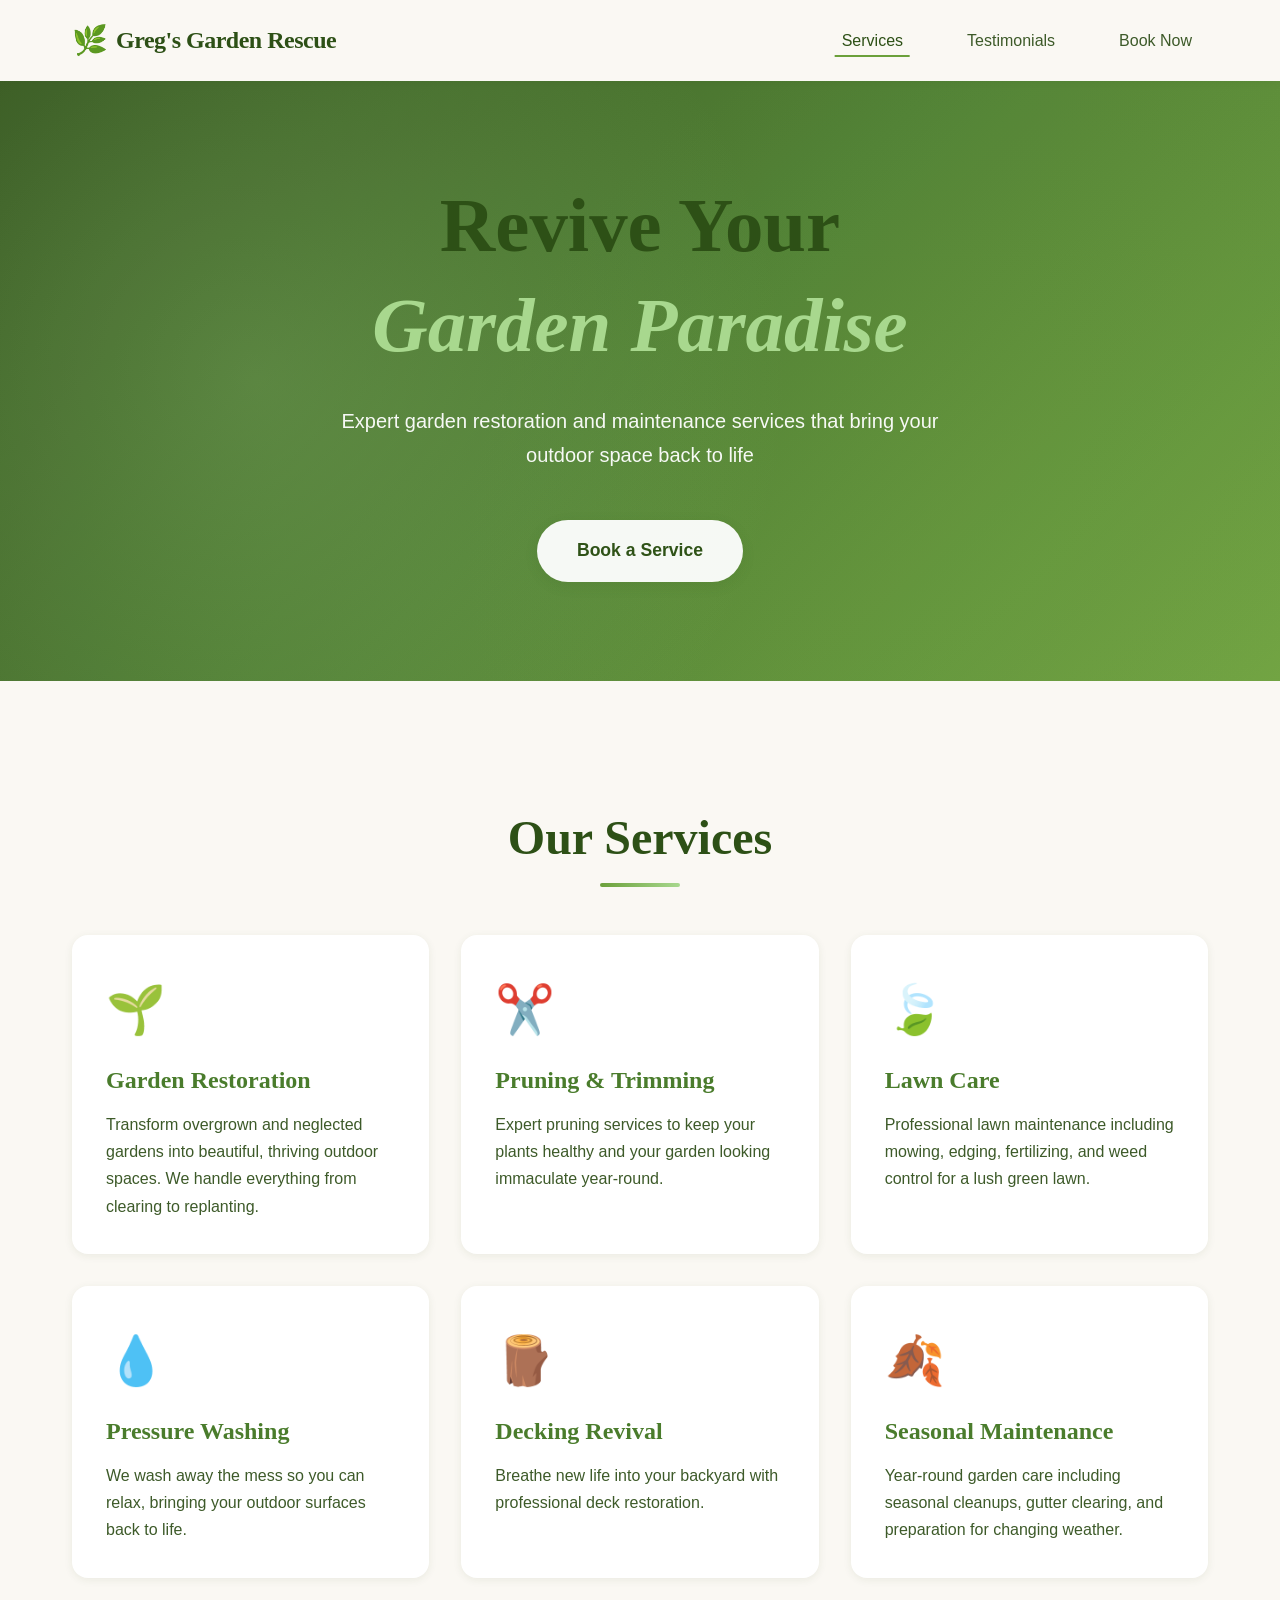
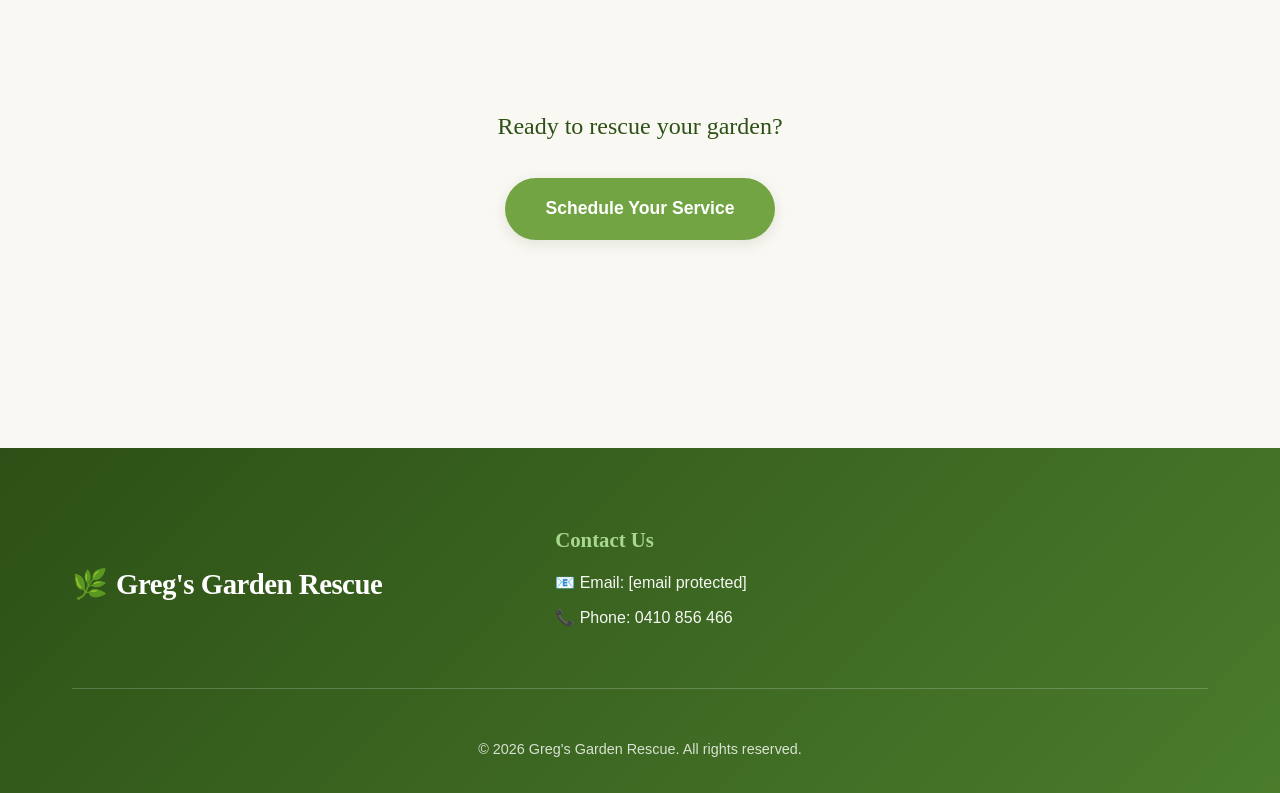
==== index.html @ 32e01795 "Second Updates before PoC" ====
<!DOCTYPE html>
<html lang="en">
<head>
    <meta charset="UTF-8">
    <meta name="viewport" content="width=device-width, initial-scale=1.0">
    <title>Greg's Garden Rescue - Professional Garden Services</title>
    <link rel="stylesheet" href="styles.css">
</head>
<body class="services-page">
    <!-- Navigation -->
    <nav class="navbar">
        <div class="container">
            <div class="nav-brand">
                <span class="leaf-icon">🌿</span>
                <span class="brand-text">Greg's Garden Rescue</span>
            </div>
            <ul class="nav-links">
                <li><a href="index.html" class="active">Services</a></li>
                <li><a href="testimonials.html">Testimonials</a></li>
                <li><a href="booking.html">Book Now</a></li>
            </ul>
        </div>
    </nav>

    <!-- Hero Section -->
    <header class="hero">
        <div class="hero-background"></div>
        <div class="container hero-content">
            <h1 class="hero-title">
                <span class="title-line">Revive Your</span>
                <span class="title-line title-accent">Garden Paradise</span>
            </h1>
            <p class="hero-subtitle">Expert garden restoration and maintenance services that bring your outdoor space back to life</p>
            <a href="booking.html" class="cta-button">Book a Service</a>
        </div>
    </header>

    <!-- Services Section -->
    <section class="services-section">
        <div class="container">
            <h2 class="section-title">Our Services</h2>
            <div class="services-grid">
                <!-- Service Card 1 -->
                <div class="service-card">
                    <div class="service-icon">🌱</div>
                    <h3 class="service-title">Garden Restoration</h3>
                    <p class="service-description">Transform overgrown and neglected gardens into beautiful, thriving outdoor spaces. We handle everything from clearing to replanting.</p>
                </div>

                <!-- Service Card 2 -->
                <div class="service-card">
                    <div class="service-icon">✂️</div>
                    <h3 class="service-title">Pruning & Trimming</h3>
                    <p class="service-description">Expert pruning services to keep your plants healthy and your garden looking immaculate year-round.</p>
                </div>

                <!-- Service Card 3 -->
                <div class="service-card">
                    <div class="service-icon">🍃</div>
                    <h3 class="service-title">Lawn Care</h3>
                    <p class="service-description">Professional lawn maintenance including mowing, edging, fertilizing, and weed control for a lush green lawn.</p>
                </div>

                <!-- Service Card 4 -->
                <div class="service-card">
                    <div class="service-icon">💧</div>
                    <h3 class="service-title">Pressure Washing</h3>
                    <p class="service-description">We wash away the mess so you can relax, bringing your outdoor surfaces back to life.</p>
                </div>

                <!-- Service Card 5 -->
                <div class="service-card">
                    <div class="service-icon">🪵</div>
                    <h3 class="service-title">Decking Revival</h3>
                    <p class="service-description">Breathe new life into your backyard with professional deck restoration.</p>
                </div>

                <!-- Service Card 6 -->
                <div class="service-card">
                    <div class="service-icon">🍂</div>
                    <h3 class="service-title">Seasonal Maintenance</h3>
                    <p class="service-description">Year-round garden care including seasonal cleanups, gutter clearing, and preparation for changing weather.</p>
                </div>
            </div>

            <div class="cta-section">
                <p class="cta-text">Ready to rescue your garden?</p>
                <a href="booking.html" class="cta-button secondary">Schedule Your Service</a>
            </div>
        </div>
    </section>

    <!-- Footer -->
    <footer class="footer">
        <div class="container">
            <div class="footer-content">
                <div class="footer-brand">
                    <span class="leaf-icon">🌿</span>
                    <span class="brand-text">Greg's Garden Rescue</span>
                </div>
                <div class="footer-contact">
                    <h3 class="footer-title">Contact Us</h3>
                    <!--THIS NEEDS TO BE UPDATED--><p class="contact-item">📧 Email: <a href="/cdn-cgi/l/email-protection#7d14131b123d1a0f181a0e1a1c0f1918130f180e1e0818531e1210"><span class="__cf_email__" data-cfemail="3a53545c557a5d485f5d495d5b485e5f54485f49594f5f14595557">[email&#160;protected]</span></a></p>
                    <p class="contact-item">📞 Phone: <a>0410 856 466</a></p>
                </div>
            </div>
            <div class="footer-bottom">
                <p>&copy; 2026 Greg's Garden Rescue. All rights reserved.</p>
            </div>
        </div>
    </footer>
    <script src="script.js"></script>
</body>
</html>
---- styles.css ----
/* ===================================
   CSS Variables & Reset
   =================================== */
:root {
    /* Color Palette - Natural Garden Greens */
    --primary-green: #2d5016;
    --secondary-green: #4a7c2c;
    --accent-green: #6ba03a;
    --light-green: #a8d88e;
    --cream: #faf8f3;
    --earth-brown: #8b6f47;
    --dark-text: #1a2e0f;
    --medium-text: #3d5a29;
    --light-text: #5c7a45;
    
    /* Typography */
    --font-display: Georgia, 'Times New Roman', serif;
    --font-body: -apple-system, BlinkMacSystemFont, 'Segoe UI', Roboto, 'Helvetica Neue', Arial, sans-serif;
    
    /* Spacing */
    --spacing-xs: 0.5rem;
    --spacing-sm: 1rem;
    --spacing-md: 2rem;
    --spacing-lg: 3rem;
    --spacing-xl: 5rem;
    
    /* Shadows */
    --shadow-sm: 0 2px 8px rgba(45, 80, 22, 0.08);
    --shadow-md: 0 4px 16px rgba(45, 80, 22, 0.12);
    --shadow-lg: 0 8px 32px rgba(45, 80, 22, 0.16);
    
    /* Transitions */
    --transition-fast: 0.2s ease;
    --transition-medium: 0.3s ease;
    --transition-slow: 0.5s ease;
}

* {
    margin: 0;
    padding: 0;
    box-sizing: border-box;
}

html {
    scroll-behavior: smooth;
}

body {
    font-family: var(--font-body);
    color: var(--dark-text);
    background-color: var(--cream);
    line-height: 1.7;
    font-size: 16px;
    overflow-x: hidden;
}

/* ===================================
   Typography
   =================================== */
h1, h2, h3, h4, h5, h6 {
    font-family: var(--font-display);
    font-weight: 700;
    line-height: 1.2;
    color: var(--primary-green);
}

a {
    color: inherit;
    text-decoration: none;
    transition: color var(--transition-fast);
}

/* ===================================
   Container & Layout
   =================================== */
.container {
    max-width: 1200px;
    margin: 0 auto;
    padding: 0 var(--spacing-md);
}

/* ===================================
   Navigation
   =================================== */
.navbar {
    background-color: rgba(250, 248, 243, 0.95);
    backdrop-filter: blur(10px);
    padding: var(--spacing-sm) 0;
    position: sticky;
    top: 0;
    z-index: 1000;
    box-shadow: var(--shadow-sm);
    animation: slideDown 0.5s ease;
}

@keyframes slideDown {
    from {
        transform: translateY(-100%);
        opacity: 0;
    }
    to {
        transform: translateY(0);
        opacity: 1;
    }
}

.navbar .container {
    display: flex;
    justify-content: space-between;
    align-items: center;
}

.nav-brand {
    display: flex;
    align-items: center;
    gap: var(--spacing-xs);
    font-family: var(--font-display);
    font-size: 1.5rem;
    font-weight: 700;
    color: var(--primary-green);
}

.leaf-icon {
    font-size: 1.8rem;
    animation: gentle-float 3s ease-in-out infinite;
}

@keyframes gentle-float {
    0%, 100% {
        transform: translateY(0px) rotate(0deg);
    }
    50% {
        transform: translateY(-5px) rotate(5deg);
    }
}

.brand-text {
    letter-spacing: -0.5px;
}

.nav-links {
    display: flex;
    list-style: none;
    gap: var(--spacing-md);
}

.nav-links a {
    color: var(--medium-text);
    font-weight: 500;
    padding: var(--spacing-xs) var(--spacing-sm);
    border-radius: 6px;
    transition: all var(--transition-fast);
    position: relative;
}

.nav-links a::after {
    content: '';
    position: absolute;
    bottom: 0;
    left: 50%;
    transform: translateX(-50%);
    width: 0;
    height: 2px;
    background-color: var(--accent-green);
    transition: width var(--transition-medium);
}

.nav-links a:hover,
.nav-links a.active {
    color: var(--primary-green);
}

.nav-links a:hover::after,
.nav-links a.active::after {
    width: 80%;
}

/* ===================================
   Hero Section
   =================================== */
.hero {
    position: relative;
    min-height: 600px;
    display: flex;
    align-items: center;
    justify-content: center;
    overflow: hidden;
    margin-bottom: var(--spacing-xl);
}

.hero-background {
    position: absolute;
    inset: 0;
    background: linear-gradient(135deg, 
        var(--primary-green) 0%, 
        var(--secondary-green) 50%, 
        var(--accent-green) 100%);
    opacity: 0.95;
}

.hero-background::before {
    content: '';
    position: absolute;
    inset: 0;
    background-image: 
        radial-gradient(circle at 20% 50%, rgba(168, 216, 142, 0.2) 0%, transparent 50%),
        radial-gradient(circle at 80% 80%, rgba(107, 160, 58, 0.15) 0%, transparent 50%);
    animation: pulse 8s ease-in-out infinite;
}

@keyframes pulse {
    0%, 100% {
        opacity: 0.5;
    }
    50% {
        opacity: 1;
    }
}

.hero-content {
    position: relative;
    z-index: 1;
    text-align: center;
    color: white;
    animation: fadeInUp 0.8s ease;
}

@keyframes fadeInUp {
    from {
        opacity: 0;
        transform: translateY(30px);
    }
    to {
        opacity: 1;
        transform: translateY(0);
    }
}

.hero-title {
    font-size: clamp(2.5rem, 6vw, 5rem);
    margin-bottom: var(--spacing-md);
    display: flex;
    flex-direction: column;
    gap: var(--spacing-xs);
}

.title-line {
    display: block;
    animation: slideInLeft 0.8s ease;
}

.title-line:nth-child(2) {
    animation-delay: 0.2s;
}

@keyframes slideInLeft {
    from {
        opacity: 0;
        transform: translateX(-50px);
    }
    to {
        opacity: 1;
        transform: translateX(0);
    }
}

.title-accent {
    color: var(--light-green);
    font-style: italic;
}

.hero-subtitle {
    font-size: 1.25rem;
    max-width: 600px;
    margin: 0 auto var(--spacing-lg);
    opacity: 0.95;
    font-weight: 300;
    animation: fadeIn 1s ease 0.4s both;
}

@keyframes fadeIn {
    from {
        opacity: 0;
    }
    to {
        opacity: 0.95;
    }
}

/* ===================================
   Buttons
   =================================== */
.cta-button {
    display: inline-block;
    padding: 1rem 2.5rem;
    background-color: white;
    color: var(--primary-green);
    font-weight: 700;
    font-size: 1.1rem;
    border-radius: 50px;
    box-shadow: var(--shadow-md);
    transition: all var(--transition-medium);
    border: none;
    cursor: pointer;
    font-family: var(--font-body);
    animation: fadeIn 1s ease 0.6s both;
}

.cta-button:hover {
    transform: translateY(-3px);
    box-shadow: var(--shadow-lg);
    background-color: var(--light-green);
    color: white;
}

.cta-button.secondary {
    background-color: var(--accent-green);
    color: white;
}

.cta-button.secondary:hover {
    background-color: var(--secondary-green);
}

/* ===================================
   Page Header (for inner pages)
   =================================== */
.page-header {
    background: linear-gradient(135deg, var(--secondary-green), var(--accent-green));
    padding: var(--spacing-xl) 0 var(--spacing-lg);
    text-align: center;
    color: white;
    margin-bottom: var(--spacing-xl);
    animation: fadeInUp 0.6s ease;
}

.page-title {
    font-size: clamp(2.5rem, 5vw, 4rem);
    margin-bottom: var(--spacing-sm);
    color: white;
}

.page-subtitle {
    font-size: 1.2rem;
    opacity: 0.95;
    max-width: 700px;
    margin: 0 auto;
    font-weight: 300;
}

/* ===================================
   Services Section
   =================================== */
.services-section {
    padding: var(--spacing-lg) 0 var(--spacing-xl);
}

.section-title {
    font-size: clamp(2rem, 4vw, 3rem);
    text-align: center;
    margin-bottom: var(--spacing-lg);
    position: relative;
    animation: fadeInUp 0.6s ease;
}

.section-title::after {
    content: '';
    display: block;
    width: 80px;
    height: 4px;
    background: linear-gradient(90deg, var(--accent-green), var(--light-green));
    margin: var(--spacing-sm) auto 0;
    border-radius: 2px;
}

.services-grid {
    display: grid;
    grid-template-columns: repeat(auto-fit, minmax(300px, 1fr));
    gap: var(--spacing-md);
    margin-bottom: var(--spacing-xl);
}

.service-card {
    background: white;
    padding: var(--spacing-md);
    border-radius: 16px;
    box-shadow: var(--shadow-sm);
    transition: all var(--transition-medium);
    animation: fadeInUp 0.6s ease both;
    border: 2px solid transparent;
}

.service-card:nth-child(1) { animation-delay: 0.1s; }
.service-card:nth-child(2) { animation-delay: 0.2s; }
.service-card:nth-child(3) { animation-delay: 0.3s; }
.service-card:nth-child(4) { animation-delay: 0.4s; }
.service-card:nth-child(5) { animation-delay: 0.5s; }
.service-card:nth-child(6) { animation-delay: 0.6s; }

.service-card:hover {
    transform: translateY(-8px);
    box-shadow: var(--shadow-lg);
    border-color: var(--light-green);
}

.service-icon {
    font-size: 3rem;
    margin-bottom: var(--spacing-sm);
    display: block;
}

.service-title {
    font-size: 1.5rem;
    margin-bottom: var(--spacing-sm);
    color: var(--secondary-green);
}

.service-description {
    color: var(--medium-text);
    line-height: 1.7;
}

/* ===================================
   CTA Section
   =================================== */
.cta-section {
    text-align: center;
    padding: var(--spacing-lg) 0;
    animation: fadeInUp 0.6s ease 0.7s both;
}

.cta-text {
    font-size: 1.5rem;
    font-family: var(--font-display);
    color: var(--primary-green);
    margin-bottom: var(--spacing-md);
}

/* ===================================
   Testimonials Section
   =================================== */
.testimonials-section {
    padding: var(--spacing-lg) 0 var(--spacing-xl);
}

.testimonials-grid {
    display: grid;
    grid-template-columns: repeat(auto-fit, minmax(320px, 1fr));
    gap: var(--spacing-md);
    margin-bottom: var(--spacing-xl);
}

.testimonial-card {
    background: white;
    padding: var(--spacing-md);
    border-radius: 16px;
    box-shadow: var(--shadow-sm);
    transition: all var(--transition-medium);
    animation: fadeInUp 0.6s ease both;
    border-left: 4px solid var(--accent-green);
}

.testimonial-card:nth-child(1) { animation-delay: 0.1s; }
.testimonial-card:nth-child(2) { animation-delay: 0.2s; }
.testimonial-card:nth-child(3) { animation-delay: 0.3s; }
.testimonial-card:nth-child(4) { animation-delay: 0.4s; }
.testimonial-card:nth-child(5) { animation-delay: 0.5s; }
.testimonial-card:nth-child(6) { animation-delay: 0.6s; }

.testimonial-card:hover {
    transform: translateY(-5px);
    box-shadow: var(--shadow-md);
}

.testimonial-stars {
    color: var(--earth-brown);
    font-size: 1.2rem;
    margin-bottom: var(--spacing-sm);
}

.testimonial-text {
    font-size: 1.05rem;
    line-height: 1.7;
    color: var(--medium-text);
    margin-bottom: var(--spacing-md);
    font-style: italic;
}

.testimonial-author {
    border-top: 1px solid var(--light-green);
    padding-top: var(--spacing-sm);
}

.author-name {
    font-weight: 700;
    color: var(--primary-green);
    margin-bottom: 0.25rem;
}

.author-location {
    font-size: 0.9rem;
    color: var(--light-text);
}

/* ===================================
   Booking Form Section
   =================================== */
.booking-section {
    padding: var(--spacing-lg) 0 var(--spacing-xl);
}

.form-container {
    display: grid;
    grid-template-columns: 1.5fr 1fr;
    gap: var(--spacing-lg);
    max-width: 1100px;
    margin: 0 auto;
}

.booking-form {
    background: white;
    padding: var(--spacing-lg);
    border-radius: 16px;
    box-shadow: var(--shadow-md);
    animation: fadeInUp 0.6s ease;
}

.form-group {
    margin-bottom: var(--spacing-md);
}

.form-row {
    display: grid;
    grid-template-columns: 1fr 1fr;
    gap: var(--spacing-md);
}

label {
    display: block;
    margin-bottom: var(--spacing-xs);
    font-weight: 600;
    color: var(--primary-green);
    font-size: 0.95rem;
}

input[type="text"],
input[type="email"],
input[type="tel"],
input[type="date"],
select,
textarea {
    width: 100%;
    padding: 0.875rem;
    border: 2px solid #e0e5db;
    border-radius: 8px;
    font-family: var(--font-body);
    font-size: 1rem;
    transition: all var(--transition-fast);
    background-color: var(--cream);
}

input:focus,
select:focus,
textarea:focus {
    outline: none;
    border-color: var(--accent-green);
    background-color: white;
    box-shadow: 0 0 0 3px rgba(107, 160, 58, 0.1);
}

textarea {
    resize: vertical;
    min-height: 120px;
}

.checkbox-group {
    display: flex;
    align-items: flex-start;
}

.checkbox-label {
    display: flex;
    align-items: flex-start;
    gap: var(--spacing-xs);
    cursor: pointer;
    font-weight: 400;
    color: var(--medium-text);
}

input[type="checkbox"] {
    margin-top: 0.25rem;
    width: 18px;
    height: 18px;
    cursor: pointer;
    accent-color: var(--accent-green);
}

.form-note {
    font-size: 0.9rem;
    color: var(--light-text);
    margin-top: var(--spacing-sm);
    text-align: center;
}

.booking-info {
    display: flex;
    flex-direction: column;
    gap: var(--spacing-md);
    animation: fadeInUp 0.6s ease 0.2s both;
}

.info-card {
    background: white;
    padding: var(--spacing-md);
    border-radius: 12px;
    box-shadow: var(--shadow-sm);
    border-left: 4px solid var(--accent-green);
}

.info-title {
    font-size: 1.3rem;
    margin-bottom: var(--spacing-sm);
    color: var(--secondary-green);
}

.info-list {
    list-style: none;
    padding-left: 0;
}

.info-list li {
    padding: var(--spacing-xs) 0;
    color: var(--medium-text);
    position: relative;
    padding-left: 1.5rem;
}

.info-list li::before {
    content: '✓';
    position: absolute;
    left: 0;
    color: var(--accent-green);
    font-weight: bold;
}

/* ===================================
   Footer
   =================================== */
.footer {
    background: linear-gradient(135deg, var(--primary-green), var(--secondary-green));
    color: white;
    padding: var(--spacing-xl) 0 var(--spacing-md);
    margin-top: var(--spacing-xl);
}

.footer-content {
    display: grid;
    grid-template-columns: 1fr 1.5fr;
    gap: var(--spacing-lg);
    margin-bottom: var(--spacing-lg);
    padding-bottom: var(--spacing-lg);
    border-bottom: 1px solid rgba(255, 255, 255, 0.2);
}

.footer-brand {
    display: flex;
    align-items: center;
    gap: var(--spacing-xs);
    font-family: var(--font-display);
    font-size: 1.8rem;
    font-weight: 700;
}

.footer-title {
    font-size: 1.3rem;
    margin-bottom: var(--spacing-sm);
    color: var(--light-green);
}

.contact-item {
    margin-bottom: var(--spacing-xs);
    opacity: 0.95;
}

.contact-item a {
    color: color var(--accent-green);
    transition: color var(--secondary-green);
}

.contact-item a:hover {
    color: var(--light-green);
    text-decoration: underline;
}

.footer-bottom {
    text-align: center;
    opacity: 0.8;
    font-size: 0.9rem;
}

/* ===================================
   Responsive Design
   =================================== */
@media (max-width: 768px) {
    .nav-links {
        gap: var(--spacing-sm);
    }
    
    .nav-links a {
        padding: var(--spacing-xs);
        font-size: 0.9rem;
    }
    
    .hero {
        min-height: 500px;
    }
    
    .services-grid,
    .testimonials-grid {
        grid-template-columns: 1fr;
    }
    
    .form-container {
        grid-template-columns: 1fr;
    }
    
    .form-row {
        grid-template-columns: 1fr;
    }
    
    .footer-content {
        grid-template-columns: 1fr;
        gap: var(--spacing-md);
    }
    
    .booking-info {
        order: 2;
    }
}

@media (max-width: 480px) {
    :root {
        --spacing-md: 1.5rem;
        --spacing-lg: 2rem;
        --spacing-xl: 3rem;
    }
    
    .nav-brand {
        font-size: 1.2rem;
    }
    
    .hero-title {
        font-size: 2rem;
    }
    
    .hero-subtitle {
        font-size: 1rem;
    }
    
    .cta-button {
        padding: 0.875rem 2rem;
        font-size: 1rem;
    }
}
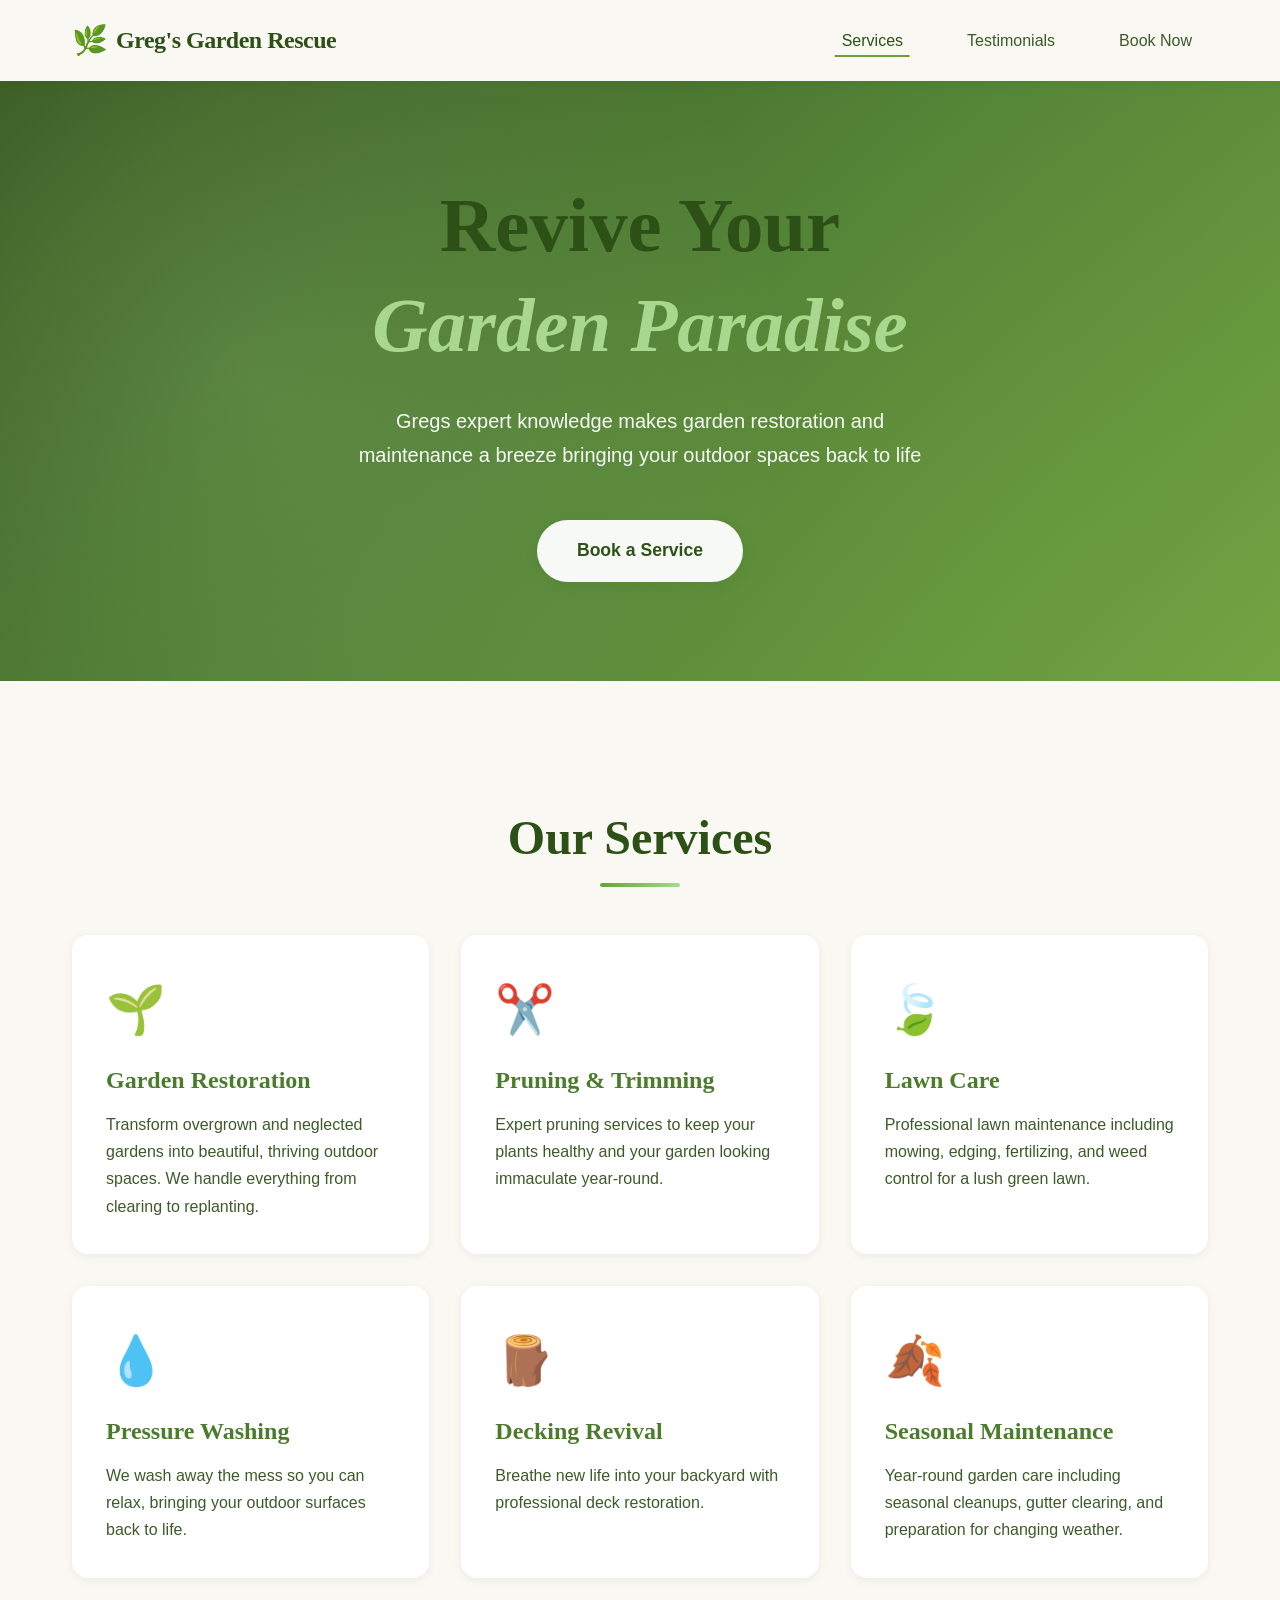
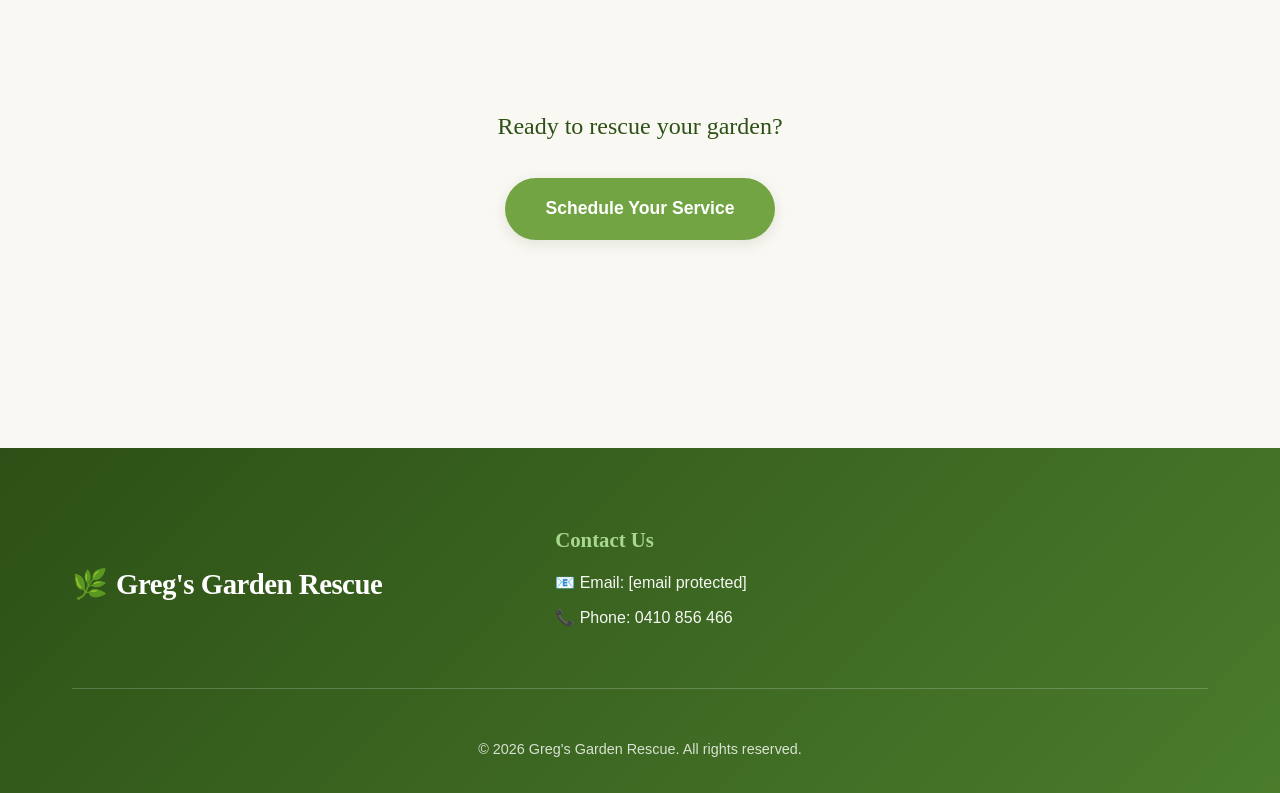
==== commit 832f40fc: "Testimonials Scroll Wheel Update" ====
--- a/index.html
+++ b/index.html
@@ -30,7 +30,7 @@
                 <span class="title-line">Revive Your</span>
                 <span class="title-line title-accent">Garden Paradise</span>
             </h1>
-            <p class="hero-subtitle">Expert garden restoration and maintenance services that bring your outdoor space back to life</p>
+            <p class="hero-subtitle">Gregs expert knowledge makes garden restoration and maintenance a breeze bringing your outdoor spaces back to life</p>
             <a href="booking.html" class="cta-button">Book a Service</a>
         </div>
     </header>
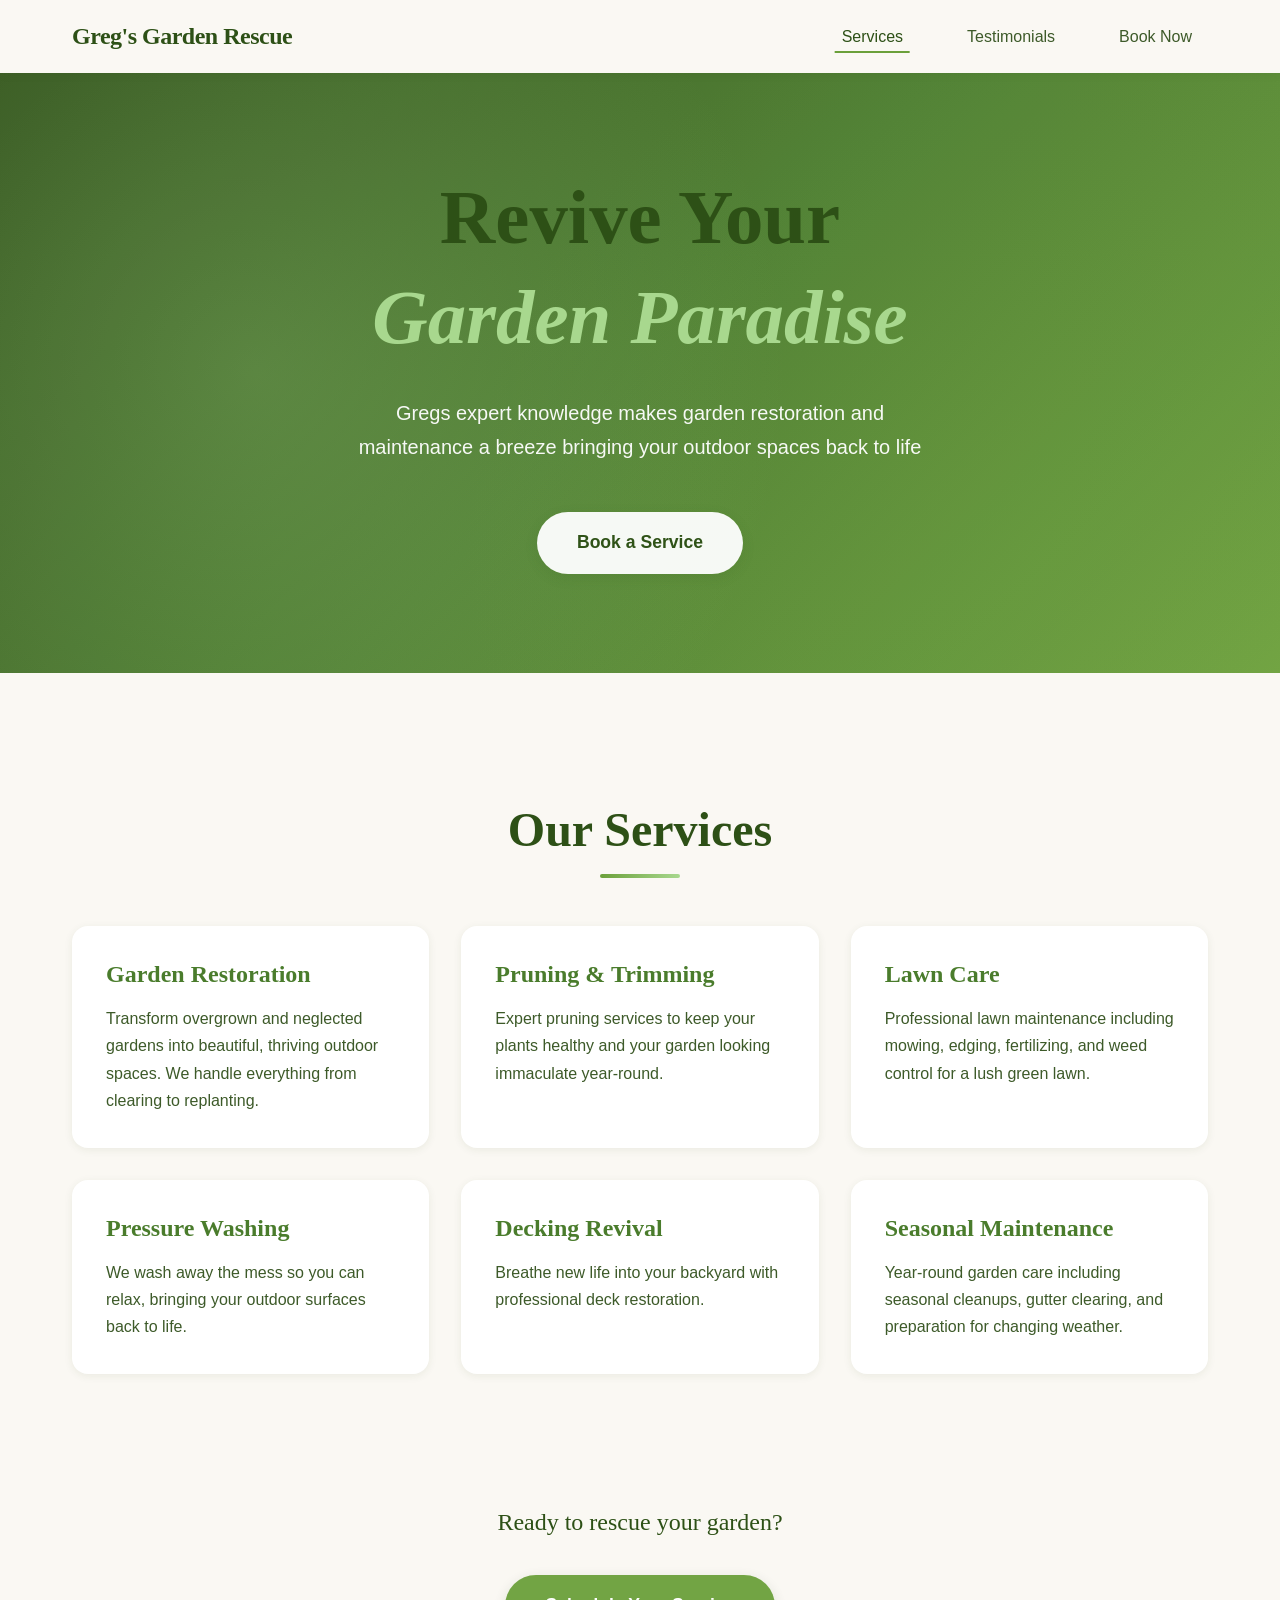
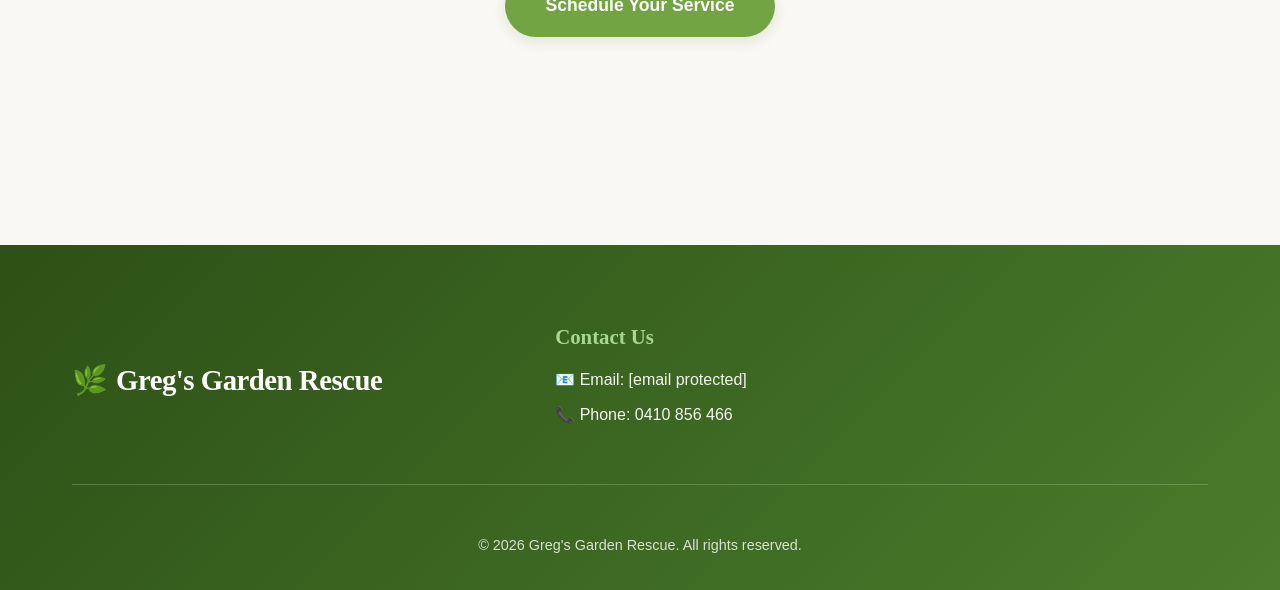
==== commit c28fa34b: "Favicon Commit" ====
--- a/index.html
+++ b/index.html
@@ -5,13 +5,17 @@
     <meta name="viewport" content="width=device-width, initial-scale=1.0">
     <title>Greg's Garden Rescue - Professional Garden Services</title>
     <link rel="stylesheet" href="styles.css">
+    <link rel="icon" type="image/x-icon" href="Resources/Images/favicon.ico">
+    <link rel="icon" type="image/png" sizes="16x16" href="Resources/Images/favicon-16x16.png">
+    <link rel="icon" type="image/png" sizes="32x32" href="Resources/Images/favicon-32x32.png">
+    <link rel="apple-touch-icon" sizes="180x180" href="Resources/Images/apple-touch-icon.png">
+    <link rel="manifest" href="Resources/Images/site.webmanifest">
 </head>
 <body class="services-page">
     <!-- Navigation -->
     <nav class="navbar">
         <div class="container">
             <div class="nav-brand">
-                <span class="leaf-icon">🌿</span>
                 <span class="brand-text">Greg's Garden Rescue</span>
             </div>
             <ul class="nav-links">
@@ -42,42 +46,36 @@
             <div class="services-grid">
                 <!-- Service Card 1 -->
                 <div class="service-card">
-                    <div class="service-icon">🌱</div>
                     <h3 class="service-title">Garden Restoration</h3>
                     <p class="service-description">Transform overgrown and neglected gardens into beautiful, thriving outdoor spaces. We handle everything from clearing to replanting.</p>
                 </div>
 
                 <!-- Service Card 2 -->
                 <div class="service-card">
-                    <div class="service-icon">✂️</div>
                     <h3 class="service-title">Pruning & Trimming</h3>
                     <p class="service-description">Expert pruning services to keep your plants healthy and your garden looking immaculate year-round.</p>
                 </div>
 
                 <!-- Service Card 3 -->
                 <div class="service-card">
-                    <div class="service-icon">🍃</div>
                     <h3 class="service-title">Lawn Care</h3>
                     <p class="service-description">Professional lawn maintenance including mowing, edging, fertilizing, and weed control for a lush green lawn.</p>
                 </div>
 
                 <!-- Service Card 4 -->
                 <div class="service-card">
-                    <div class="service-icon">💧</div>
                     <h3 class="service-title">Pressure Washing</h3>
                     <p class="service-description">We wash away the mess so you can relax, bringing your outdoor surfaces back to life.</p>
                 </div>
 
                 <!-- Service Card 5 -->
                 <div class="service-card">
-                    <div class="service-icon">🪵</div>
                     <h3 class="service-title">Decking Revival</h3>
                     <p class="service-description">Breathe new life into your backyard with professional deck restoration.</p>
                 </div>
 
                 <!-- Service Card 6 -->
                 <div class="service-card">
-                    <div class="service-icon">🍂</div>
                     <h3 class="service-title">Seasonal Maintenance</h3>
                     <p class="service-description">Year-round garden care including seasonal cleanups, gutter clearing, and preparation for changing weather.</p>
                 </div>
--- a/styles.css
+++ b/styles.css
@@ -118,11 +118,6 @@
     font-size: 1.5rem;
     font-weight: 700;
     color: var(--primary-green);
-}
-
-.leaf-icon {
-    font-size: 1.8rem;
-    animation: gentle-float 3s ease-in-out infinite;
 }
 
 @keyframes gentle-float {
@@ -762,3 +757,156 @@
         font-size: 1rem;
     }
 }
+
+/* ===================================
+   Testimonials Scrolling Columns
+   (Vanilla CSS equivalent of the
+   Framer Motion TestimonialsColumn)
+   =================================== */
+.testimonials-scroll-section {
+    position: relative;
+    padding: var(--spacing-lg) 0;
+    margin-bottom: var(--spacing-lg);
+    overflow: hidden;
+}
+
+.testimonials-fade {
+    position: absolute;
+    left: 0;
+    right: 0;
+    height: 120px;
+    z-index: 2;
+    pointer-events: none;
+}
+
+.testimonials-fade-top {
+    top: 0;
+    background: linear-gradient(to bottom, var(--cream) 0%, transparent 100%);
+}
+
+.testimonials-fade-bottom {
+    bottom: 0;
+    background: linear-gradient(to top, var(--cream) 0%, transparent 100%);
+}
+
+.testimonials-columns-wrapper {
+    display: flex;
+    justify-content: center;
+    gap: var(--spacing-md);
+    max-width: 1200px;
+    margin: 0 auto;
+    padding: 0 var(--spacing-md);
+    max-height: 780px;
+}
+
+.testimonials-column {
+    flex: 1;
+    max-width: 360px;
+    overflow: hidden;
+    -webkit-mask-image: linear-gradient(to bottom, transparent, black 10%, black 90%, transparent);
+    mask-image: linear-gradient(to bottom, transparent, black 10%, black 90%, transparent);
+}
+
+.testimonials-track {
+    display: flex;
+    flex-direction: column;
+    gap: var(--spacing-md);
+    animation: scrollColumn linear infinite;
+    animation-duration: 22s;
+}
+
+.testimonials-column[data-speed="25"] .testimonials-track {
+    animation-duration: 25s;
+}
+
+.testimonials-column[data-speed="30"] .testimonials-track {
+    animation-duration: 30s;
+    animation-direction: reverse;
+}
+
+.testimonials-column:hover .testimonials-track {
+    animation-play-state: paused;
+}
+
+@keyframes scrollColumn {
+    from {
+        transform: translateY(0);
+    }
+    to {
+        transform: translateY(-50%);
+    }
+}
+
+.testimonials-column .testimonial-card {
+    max-width: 100%;
+    width: 100%;
+    border-radius: 24px;
+    padding: var(--spacing-md);
+    background: white;
+    box-shadow: var(--shadow-sm);
+    border-left: none;
+    border: 2px solid transparent;
+    transition: border-color var(--transition-medium), box-shadow var(--transition-medium);
+}
+
+.testimonials-column:hover .testimonial-card {
+    border-color: var(--light-green);
+    box-shadow: var(--shadow-md);
+}
+
+.testimonials-column .testimonial-author {
+    display: flex;
+    align-items: center;
+    gap: var(--spacing-xs);
+    border-top: none;
+    padding-top: 0;
+    margin-top: var(--spacing-sm);
+}
+
+.author-avatar {
+    width: 40px;
+    height: 40px;
+    min-width: 40px;
+    border-radius: 50%;
+    background: linear-gradient(135deg, var(--secondary-green), var(--accent-green));
+    color: white;
+    display: flex;
+    align-items: center;
+    justify-content: center;
+    font-weight: 700;
+    font-size: 0.9rem;
+    font-family: var(--font-display);
+}
+
+.author-info {
+    display: flex;
+    flex-direction: column;
+    line-height: 1.3;
+}
+
+/* Respect reduced motion preference */
+@media (prefers-reduced-motion: reduce) {
+    .testimonials-track {
+        animation: none;
+    }
+}
+
+@media (max-width: 992px) {
+    .testimonials-column-hide-tablet {
+        display: none;
+    }
+}
+
+@media (max-width: 640px) {
+    .testimonials-column-hide-mobile {
+        display: none;
+    }
+
+    .testimonials-columns-wrapper {
+        gap: 0;
+    }
+
+    .testimonials-column {
+        max-width: 100%;
+    }
+}
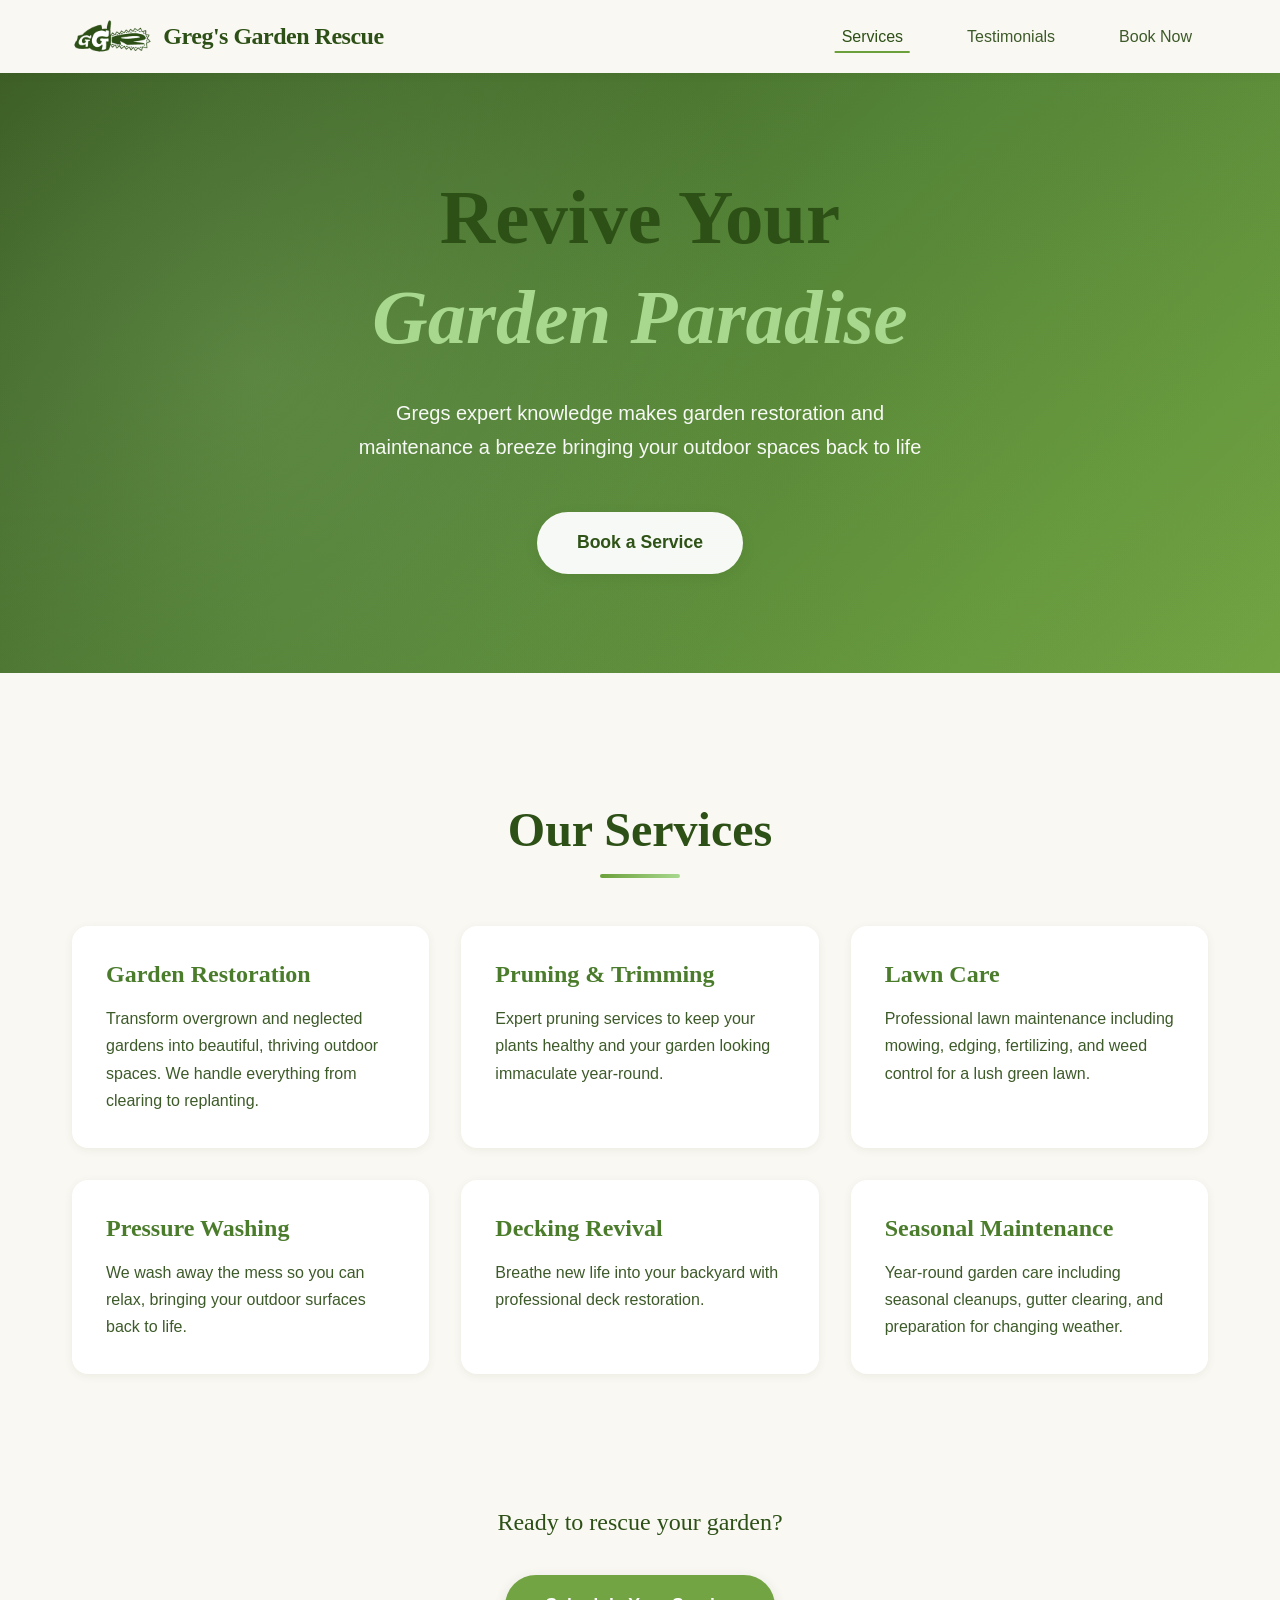
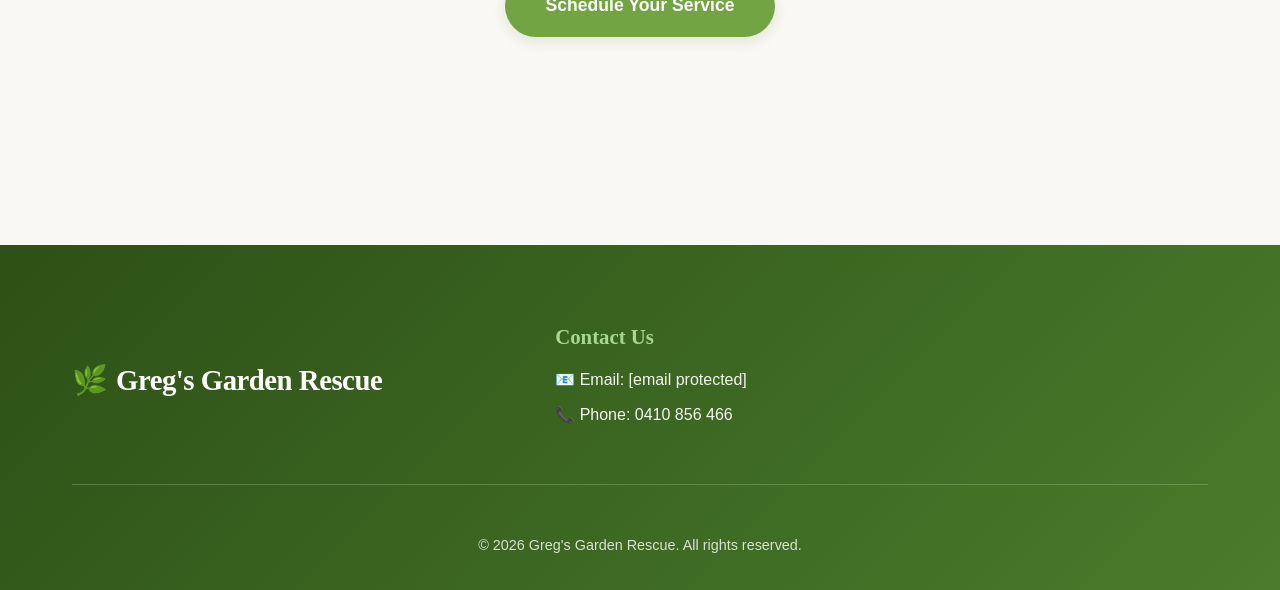
==== commit f8ab197a: "Icons and Facivon 2" ====
--- a/index.html
+++ b/index.html
@@ -16,6 +16,7 @@
     <nav class="navbar">
         <div class="container">
             <div class="nav-brand">
+                <img src="Resources/Images/ggr-logo-green-h100.png" alt="Greg's Garden Rescue logo" class="brand-logo">
                 <span class="brand-text">Greg's Garden Rescue</span>
             </div>
             <ul class="nav-links">
--- a/styles.css
+++ b/styles.css
@@ -118,6 +118,12 @@
     font-size: 1.5rem;
     font-weight: 700;
     color: var(--primary-green);
+    gap: 10px; 
+}
+
+.brand-logo {
+    height: 36px;
+    width: auto;
 }
 
 @keyframes gentle-float {
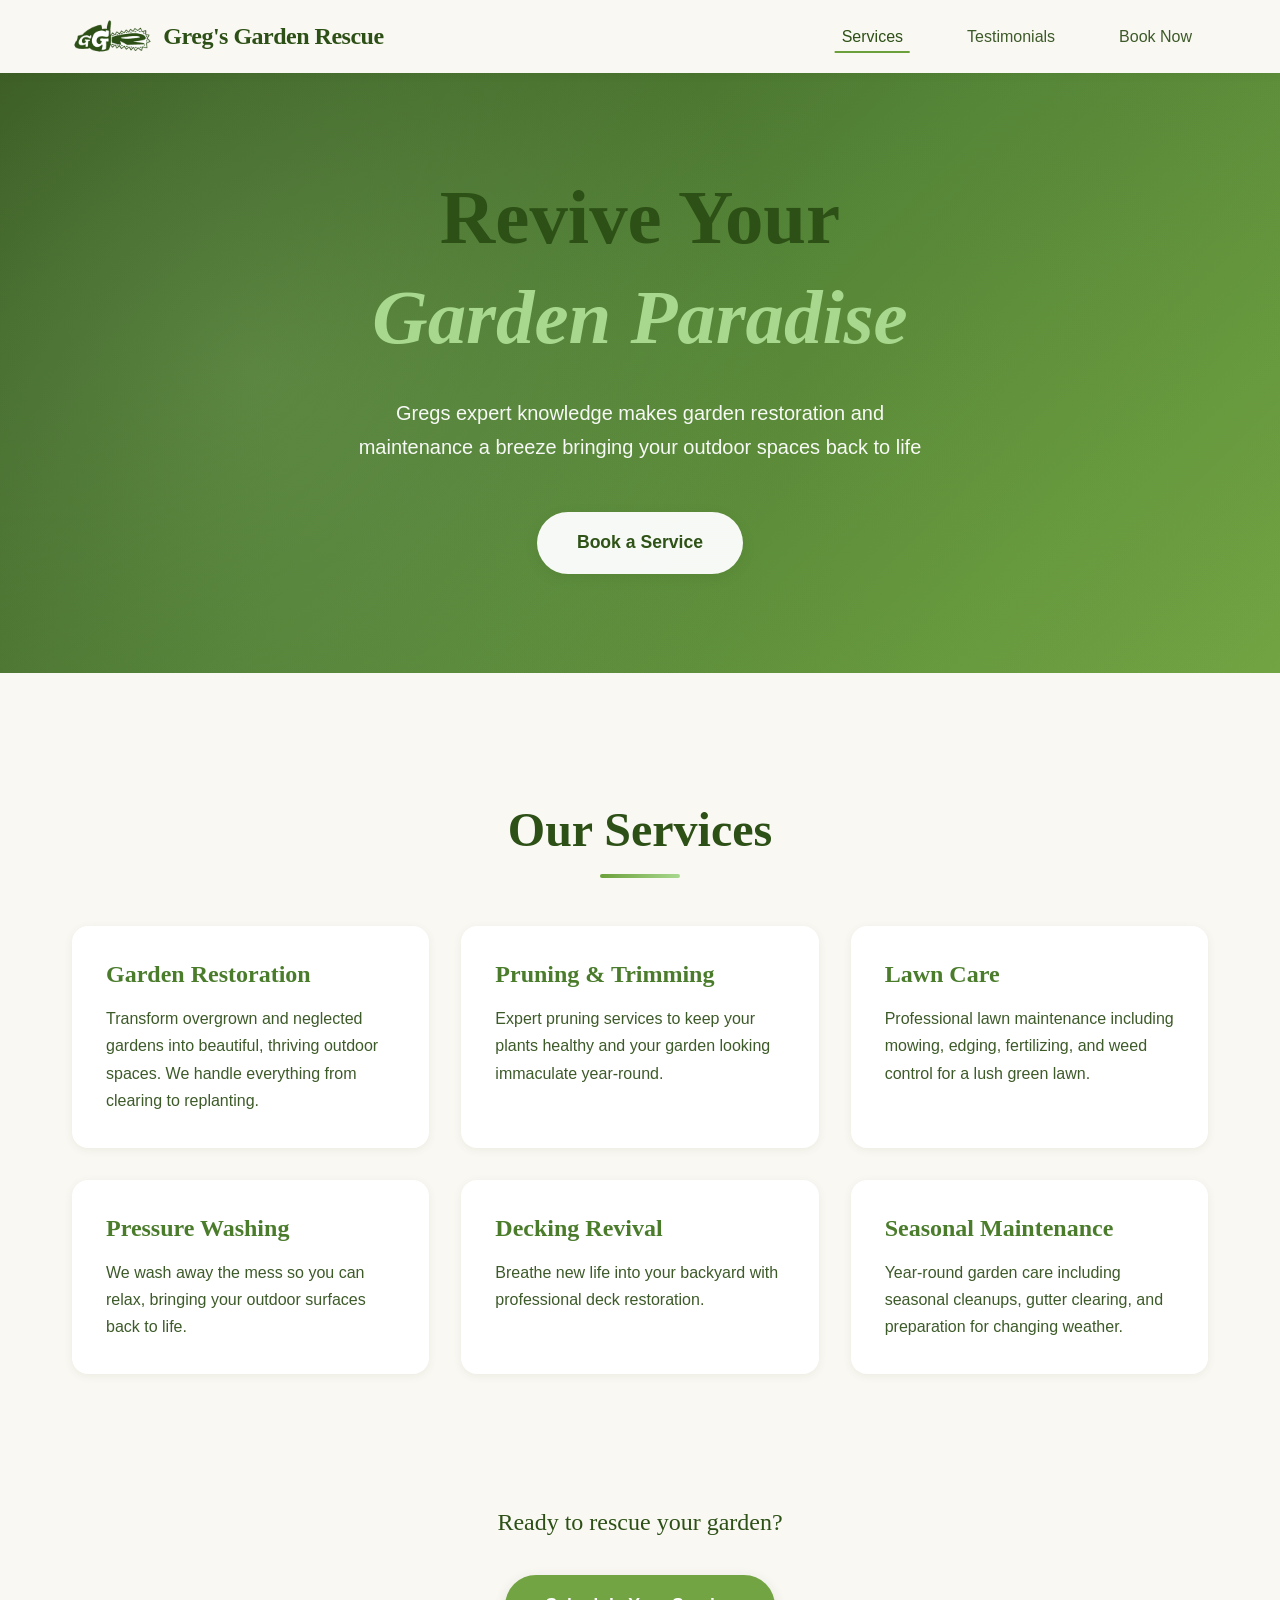
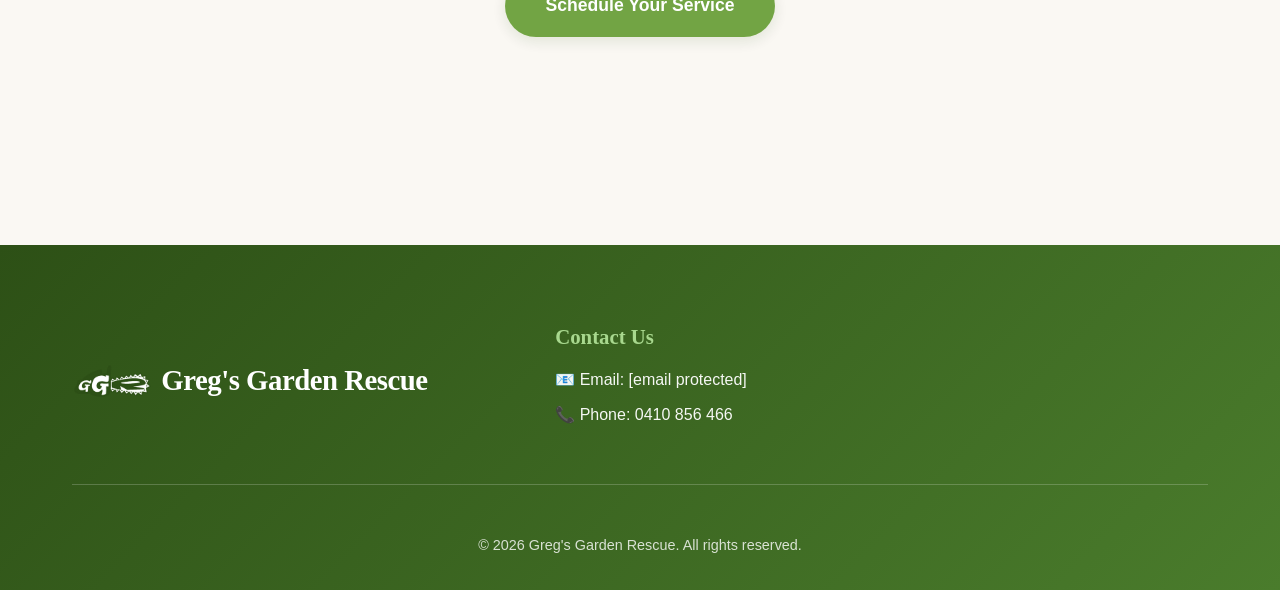
==== commit 2e9c1503: "Footer update with Logo" ====
--- a/index.html
+++ b/index.html
@@ -94,7 +94,7 @@
         <div class="container">
             <div class="footer-content">
                 <div class="footer-brand">
-                    <span class="leaf-icon">🌿</span>
+                    <img src="Resources/Images/ggr-logo-green-h100.png" alt="Greg's Garden Rescue logo" class="brand-logo">
                     <span class="brand-text">Greg's Garden Rescue</span>
                 </div>
                 <div class="footer-contact">
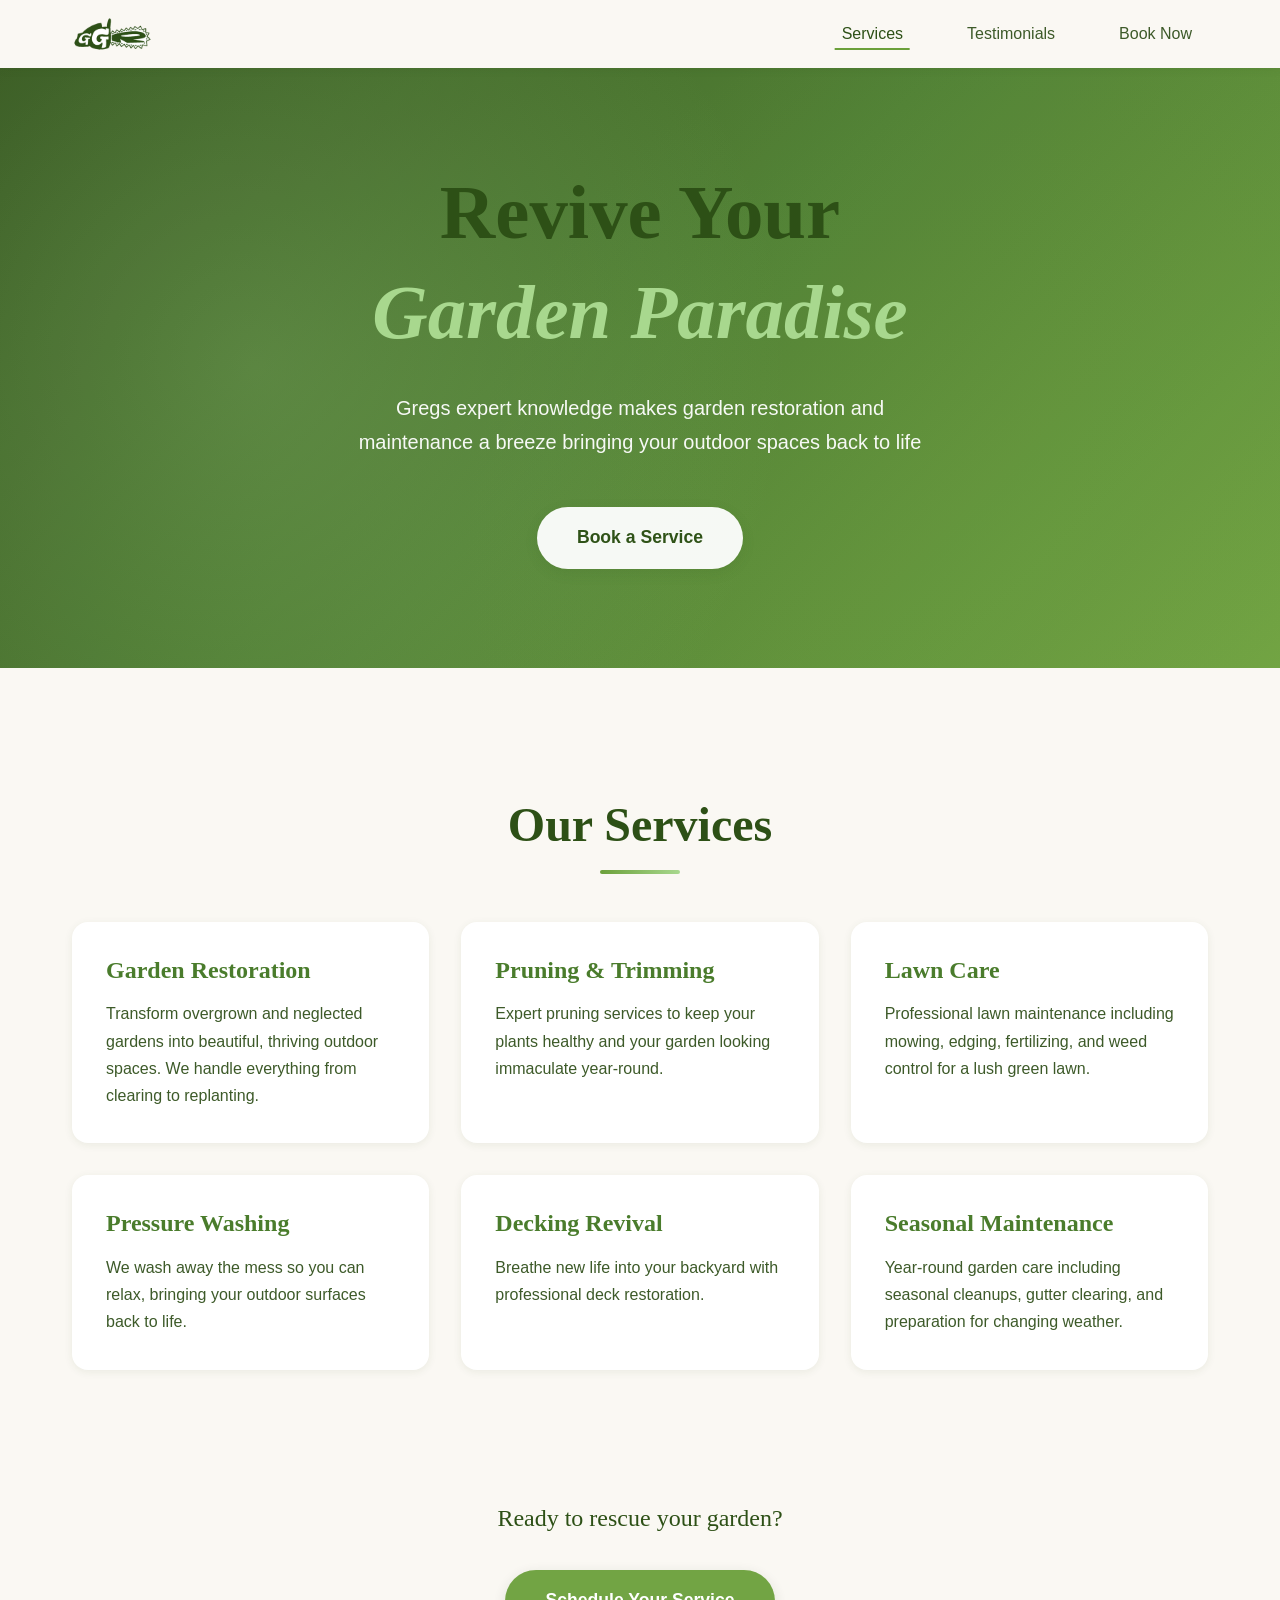
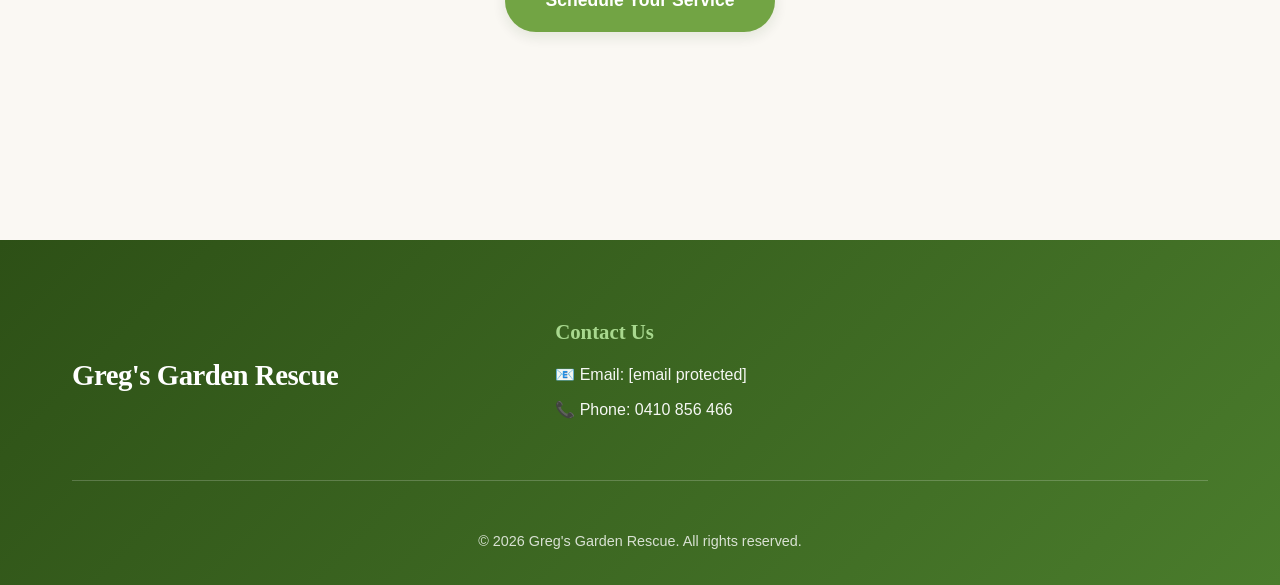
==== commit 0bd11154: "Brand Logo Updates" ====
--- a/index.html
+++ b/index.html
@@ -17,7 +17,6 @@
         <div class="container">
             <div class="nav-brand">
                 <img src="Resources/Images/ggr-logo-green-h100.png" alt="Greg's Garden Rescue logo" class="brand-logo">
-                <span class="brand-text">Greg's Garden Rescue</span>
             </div>
             <ul class="nav-links">
                 <li><a href="index.html" class="active">Services</a></li>
@@ -94,7 +93,6 @@
         <div class="container">
             <div class="footer-content">
                 <div class="footer-brand">
-                    <img src="Resources/Images/ggr-logo-green-h100.png" alt="Greg's Garden Rescue logo" class="brand-logo">
                     <span class="brand-text">Greg's Garden Rescue</span>
                 </div>
                 <div class="footer-contact">
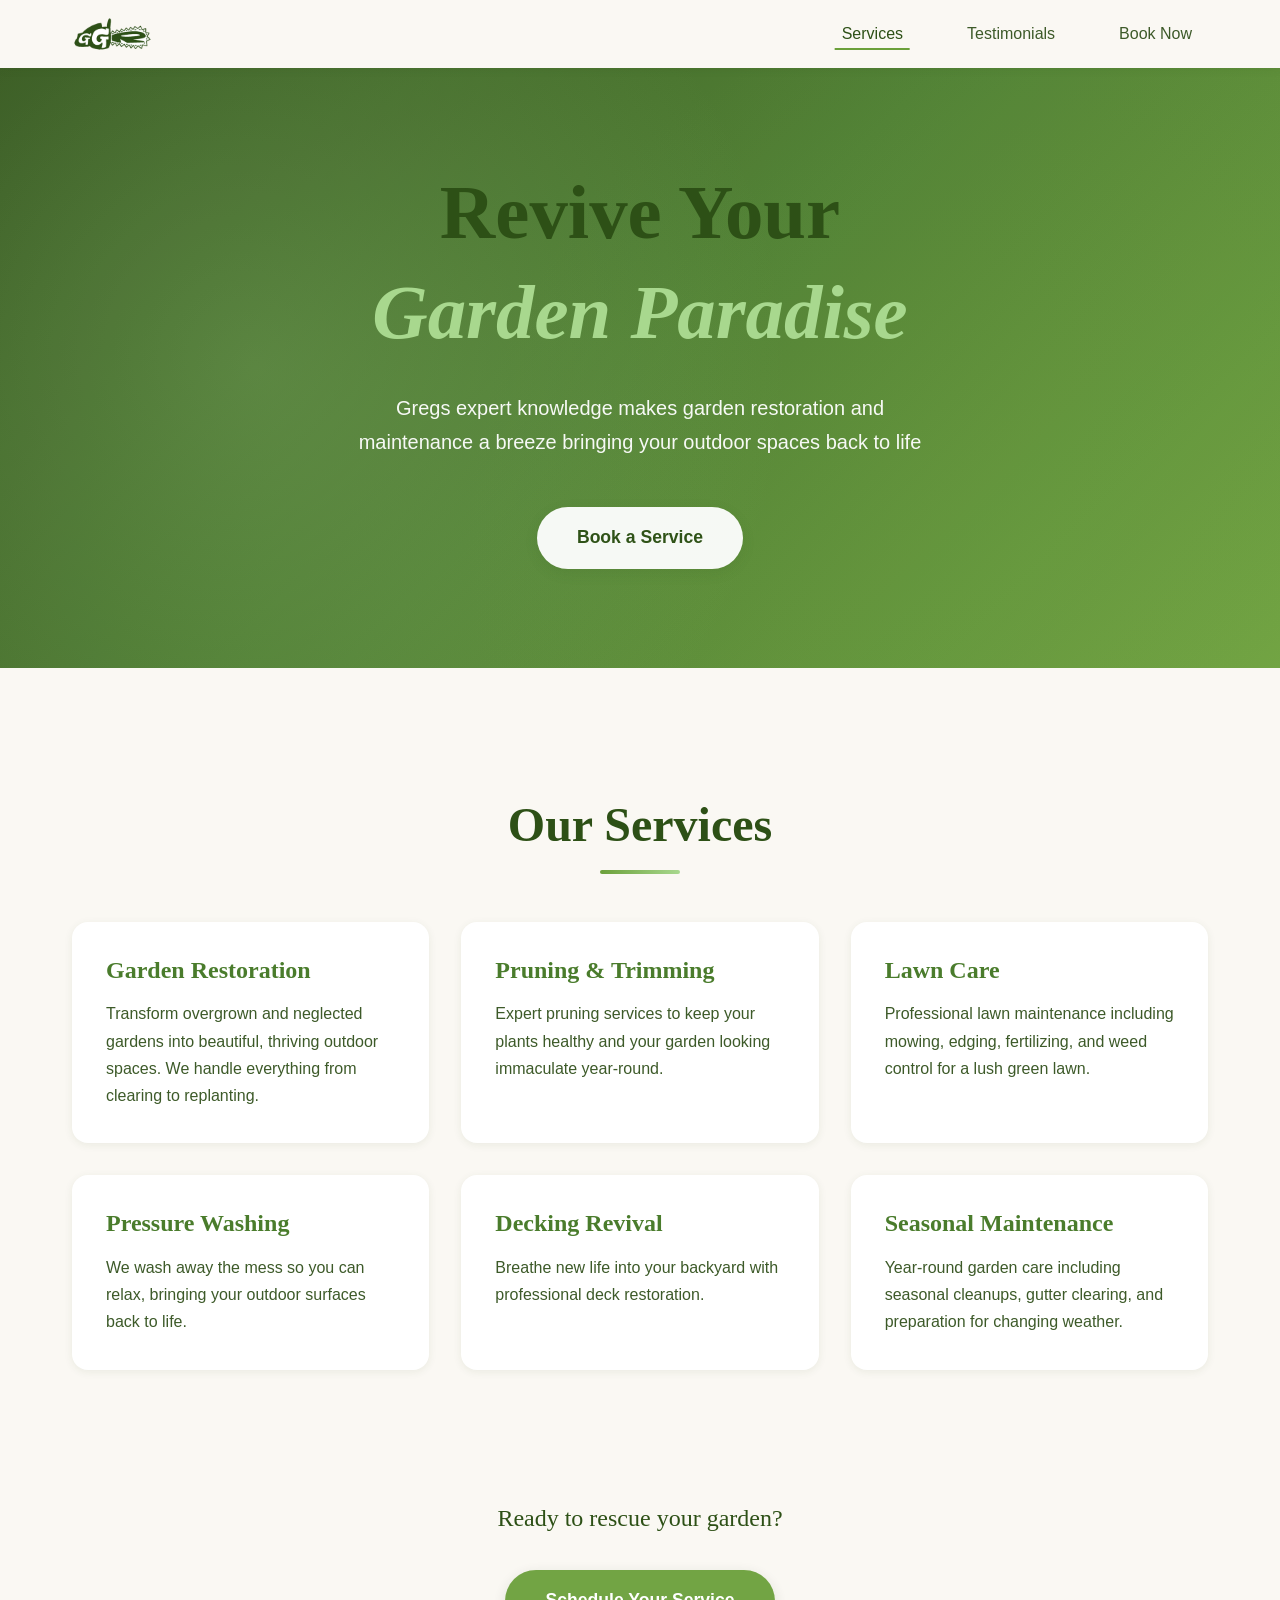
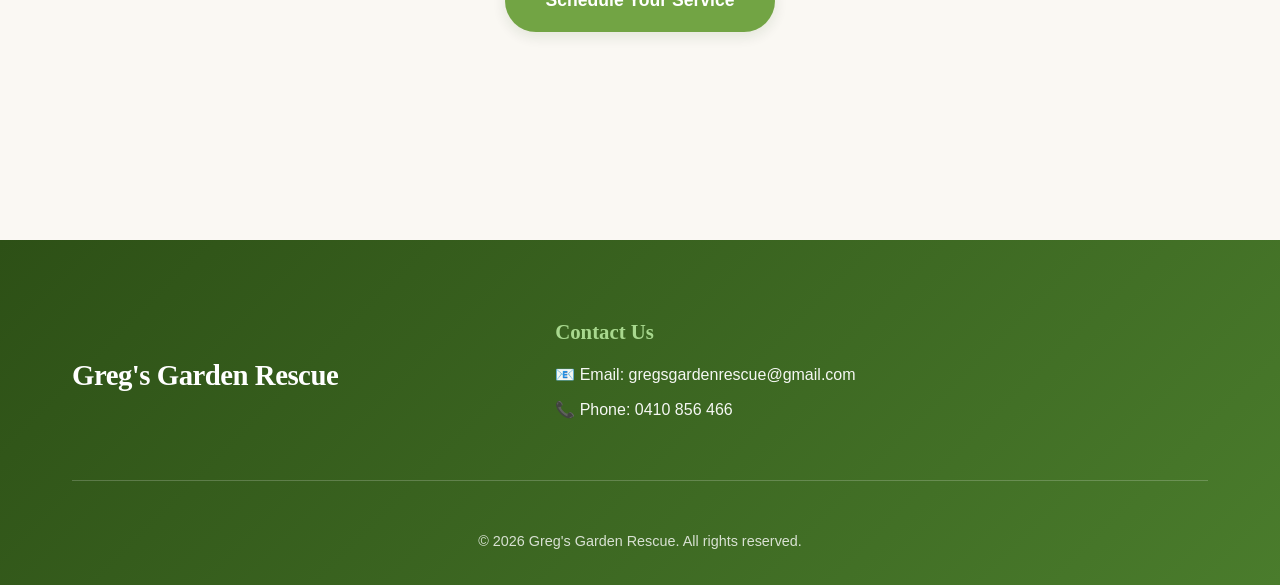
==== commit 3a4c4ad2: "Email Update" ====
--- a/index.html
+++ b/index.html
@@ -97,7 +97,7 @@
                 </div>
                 <div class="footer-contact">
                     <h3 class="footer-title">Contact Us</h3>
-                    <!--THIS NEEDS TO BE UPDATED--><p class="contact-item">📧 Email: <a href="/cdn-cgi/l/email-protection#7d14131b123d1a0f181a0e1a1c0f1918130f180e1e0818531e1210"><span class="__cf_email__" data-cfemail="3a53545c557a5d485f5d495d5b485e5f54485f49594f5f14595557">[email&#160;protected]</span></a></p>
+                    <p class="contact-item">📧 Email: <a href="mailto:gregsgardenrescue@gmail.com">gregsgardenrescue@gmail.com</a></p>                    
                     <p class="contact-item">📞 Phone: <a>0410 856 466</a></p>
                 </div>
             </div>
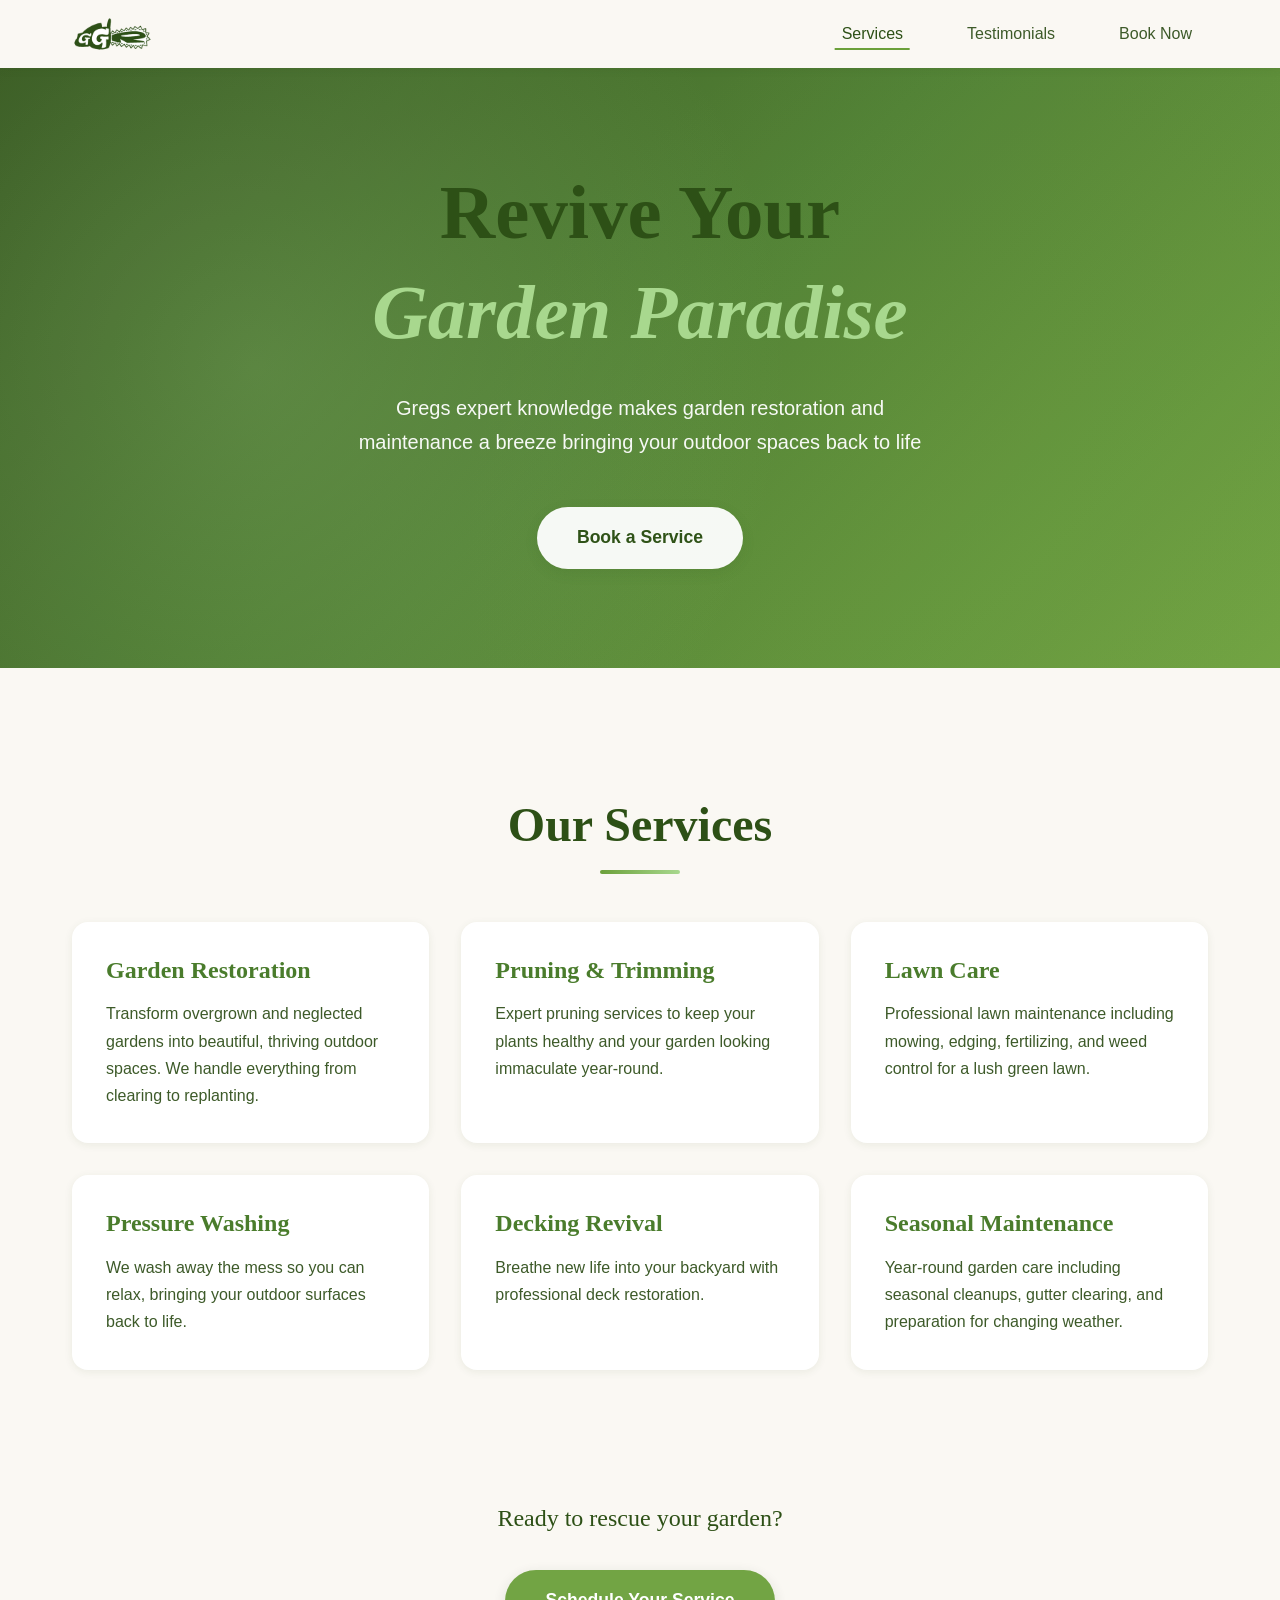
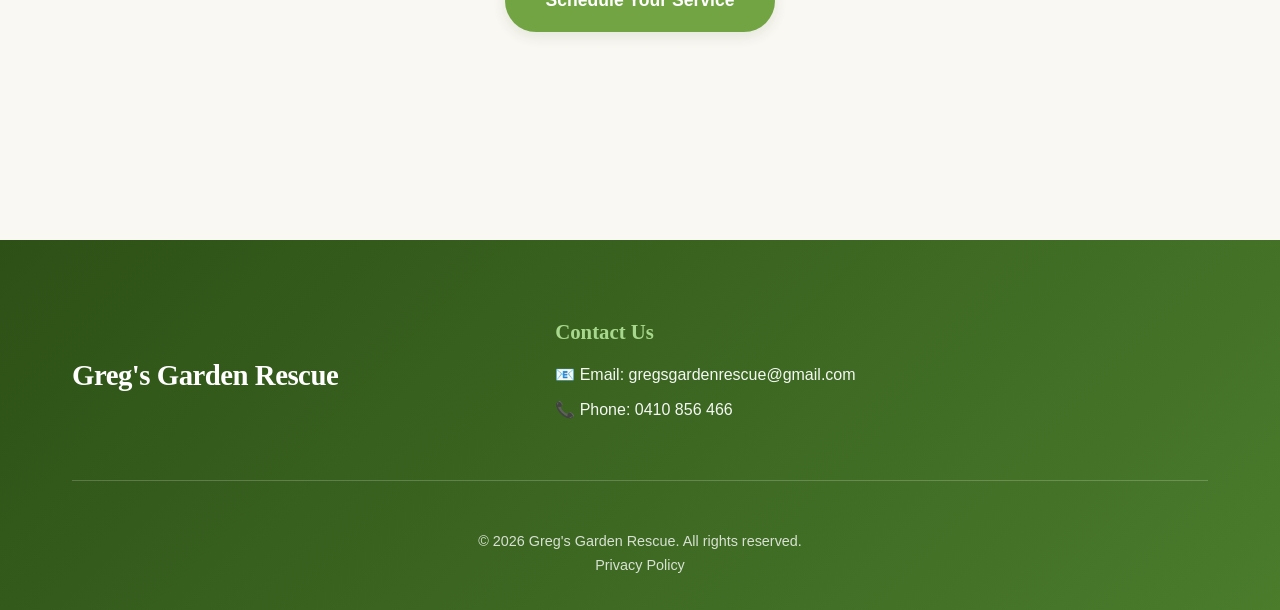
==== commit 8ae8fd33: "September End Updates" ====
--- a/index.html
+++ b/index.html
@@ -3,6 +3,7 @@
 <head>
     <meta charset="UTF-8">
     <meta name="viewport" content="width=device-width, initial-scale=1.0">
+    <meta name="description" content="Greg's Garden Rescue offers garden restoration and maintenance to help bring outdoor spaces back to life. Explore our services or request a booking.">
     <title>Greg's Garden Rescue - Professional Garden Services</title>
     <link rel="stylesheet" href="styles.css">
     <link rel="icon" type="image/x-icon" href="Resources/Images/favicon.ico">
@@ -103,6 +104,7 @@
             </div>
             <div class="footer-bottom">
                 <p>&copy; 2026 Greg's Garden Rescue. All rights reserved.</p>
+                <p><a href="privacy-policy.html">Privacy Policy</a></p>
             </div>
         </div>
     </footer>
